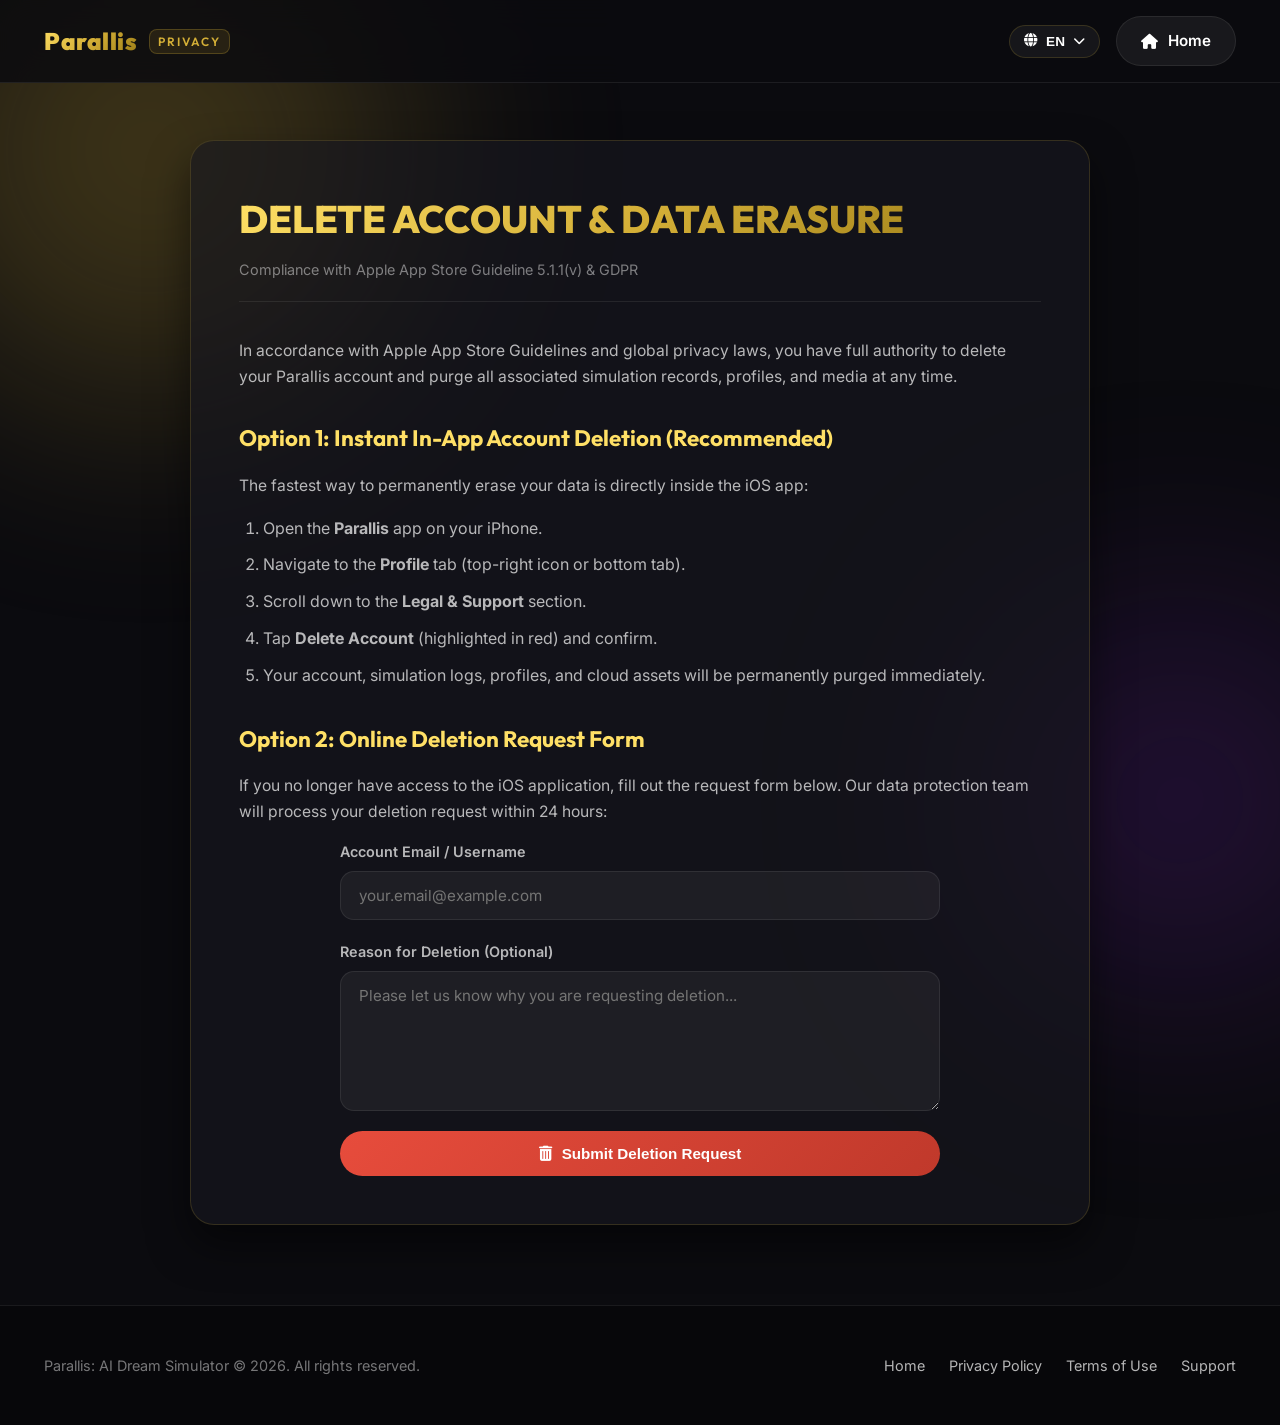
==== delete-account.html @ 45e19a48 "Deploy Parallis Web Portal" ====
<!DOCTYPE html>
<html lang="en" id="html-root">
<head>
    <meta charset="UTF-8">
    <meta name="viewport" content="width=device-width, initial-scale=1.0">
    <title>Delete Account & Data Privacy - Parallis: AI Dream Simulator</title>
    <link rel="stylesheet" href="style.css?v=4">
    <link rel="stylesheet" href="https://cdnjs.cloudflare.com/ajax/libs/font-awesome/6.4.0/css/all.min.css">
</head>
<body>

    <div class="bg-orb bg-orb-1"></div>
    <div class="bg-orb bg-orb-2"></div>

    <header>
        <div class="container">
            <div class="nav-wrapper">
                <a href="index.html" class="logo">
                    <span class="logo-badge">Parallis</span>
                    <span class="sub">Privacy</span>
                </a>
                <div class="nav-right">
                    <div class="lang-dropdown">
                        <button class="lang-btn" onclick="toggleLangMenu()">
                            <i class="fa-solid fa-globe"></i>
                            <span id="current-lang-code">EN</span>
                            <i class="fa-solid fa-chevron-down" style="font-size: 0.75rem;"></i>
                        </button>
                        <div class="lang-menu" id="lang-menu">
                            <div class="lang-option" onclick="setLanguage('en')">🇺🇸 English</div>
                            <div class="lang-option" onclick="setLanguage('tr')">🇹🇷 Türkçe</div>
                            <div class="lang-option" onclick="setLanguage('fr')">🇫🇷 Français</div>
                            <div class="lang-option" onclick="setLanguage('de')">🇩🇪 Deutsch</div>
                            <div class="lang-option" onclick="setLanguage('it')">🇮🇹 Italiano</div>
                            <div class="lang-option" onclick="setLanguage('es')">🇪🇸 Español</div>
                            <div class="lang-option" onclick="setLanguage('ru')">🇷🇺 Русский</div>
                            <div class="lang-option" onclick="setLanguage('ar')">🇸🇦 العربية</div>
                        </div>
                    </div>
                    <a href="index.html" class="btn btn-glass"><i class="fa-solid fa-house"></i> Home</a>
                </div>
            </div>
        </div>
    </header>

    <div class="container">
        <div class="legal-container">
            <h1 data-i18n="dTitle" style="color: #e74c3c;">DELETE ACCOUNT & DATA ERASURE</h1>
            <div class="updated-date" data-i18n="dDate">Compliance with Apple App Store Guideline 5.1.1(v) & GDPR</div>

            <p data-i18n="dIntro">In accordance with Apple App Store Guidelines and global privacy laws, you have full authority to delete your Parallis account and purge all associated simulation records, profiles, and media at any time.</p>

            <h2 data-i18n="hInst">Option 1: Instant In-App Account Deletion (Recommended)</h2>
            <p data-i18n="bInst">The fastest way to permanently erase your data is directly inside the iOS app:</p>
            <ol style="color: var(--text-secondary); margin-bottom: 24px; padding-left: 24px; line-height: 1.8;">
                <li data-i18n="s1">Open the <strong>Parallis</strong> app on your iPhone.</li>
                <li data-i18n="s2">Navigate to the <strong>Profile</strong> tab (top-right icon or bottom tab).</li>
                <li data-i18n="s3">Scroll down to the <strong>Legal & Support</strong> section.</li>
                <li data-i18n="s4">Tap <strong>Delete Account</strong> (highlighted in red) and confirm.</li>
                <li data-i18n="s5">Your account, simulation logs, profiles, and cloud assets will be permanently purged immediately.</li>
            </ol>

            <h2 data-i18n="hOnline">Option 2: Online Deletion Request Form</h2>
            <p data-i18n="bOnline">If you no longer have access to the iOS application, fill out the request form below. Our data protection team will process your deletion request within 24 hours:</p>

            <form class="contact-form" onsubmit="handleDeleteSubmit(event)">
                <div class="form-group">
                    <label data-i18n="lblUser">Account Email / Username</label>
                    <input type="email" class="form-control" required placeholder="your.email@example.com">
                </div>
                <div class="form-group">
                    <label data-i18n="lblReason">Reason for Deletion (Optional)</label>
                    <textarea class="form-control" placeholder="Please let us know why you are requesting deletion..."></textarea>
                </div>
                <button type="submit" class="btn" style="background: linear-gradient(135deg, #e74c3c, #c0392b); color: #fff; width: 100%; padding: 14px; font-weight: 700;">
                    <i class="fa-solid fa-trash-can"></i>
                    <span data-i18n="btnRequest">Submit Deletion Request</span>
                </button>
            </form>

            <div id="delete-success" style="display: none; margin-top: 24px; padding: 16px; background: rgba(231, 76, 60, 0.2); border: 1px solid #e74c3c; border-radius: var(--radius-md); color: #ff6b6b; font-weight: 600; text-align: center;">
                Your deletion request has been submitted successfully. All data associated with your email will be purged from our servers within 24 hours.
            </div>
        </div>
    </div>

    <footer>
        <div class="container">
            <div class="footer-wrapper">
                <div>Parallis: AI Dream Simulator &copy; 2026. All rights reserved.</div>
                <ul class="footer-links">
                    <li><a href="index.html">Home</a></li>
                    <li><a href="privacy.html">Privacy Policy</a></li>
                    <li><a href="terms.html">Terms of Use</a></li>
                    <li><a href="support.html">Support</a></li>
                </ul>
            </div>
        </div>
    </footer>

    <script>
        const translations = {
            en: { dTitle: "DELETE ACCOUNT & DATA ERASURE", dDate: "Apple App Store Guideline 5.1.1(v) Compliance", dIntro: "You have full authority to delete your Parallis account and purge all associated simulation records anytime.", hInst: "Option 1: Instant In-App Deletion (Recommended)", s1: "Open Parallis app on your iPhone.", s2: "Go to Profile tab.", s3: "Scroll to Legal & Support.", s4: "Tap Delete Account.", s5: "All your data is immediately purged.", hOnline: "Option 2: Online Deletion Request Form", lblUser: "Account Email / Username", lblReason: "Reason for Deletion (Optional)", btnRequest: "Submit Deletion Request" },
            tr: { dTitle: "HESABI SİL VE VERİ SIFIRLAMA", dDate: "Apple App Store 5.1.1(v) Kuralları Uyumluluğu", dIntro: "Parallis hesabınızı ve tüm simülasyon kayıtlarınızı dilediğiniz an kalıcı olarak silme hakkına sahipsiniz.", hInst: "Yöntem 1: Uygulama İçi Anında Silme (Önerilen)", s1: "iPhone cihazınızda Parallis uygulamasını açın.", s2: "Profil sekmesine gidin.", s3: "Yasal & Destek bölümüne inin.", s4: "Kırmızı renkli Hesabı Sil butonuna tıklayın ve onaylayın.", s5: "Tüm verileriniz ve profilleriniz anında kalıcı olarak silinir.", hOnline: "Yöntem 2: Online Silme Talebi Formu", lblUser: "E-posta / Kullanıcı Adınız", lblReason: "Silme Nedeni (İsteğe Bağlı)", btnRequest: "Silme Talebini Gönder" }
        };
        function setLanguage(lang) {
            const root = document.getElementById('html-root');
            if (lang === 'ar') root.setAttribute('dir', 'rtl'); else root.removeAttribute('dir');
            document.getElementById('current-lang-code').innerText = lang.toUpperCase();
            const dict = translations[lang] || translations.en;
            document.querySelectorAll('[data-i18n]').forEach(el => {
                const key = el.getAttribute('data-i18n');
                if (dict[key]) el.innerText = dict[key];
            });
            closeLangMenu();
        }
        function toggleLangMenu() { document.getElementById('lang-menu').classList.toggle('show'); }
        function closeLangMenu() { document.getElementById('lang-menu').classList.remove('show'); }
        function handleDeleteSubmit(e) {
            e.preventDefault();
            document.getElementById('delete-success').style.display = 'block';
            e.target.reset();
        }
    </script>
</body>
</html>
---- style.css ----
/* 
   uipro (UI/UX Pro Max) Design System
   Parallis: AI Dream Simulator - Official Web Portal
   Palette: Dark Obsidian, Glassmorphism, Luxury Gold Gradients
*/

@import url('https://fonts.googleapis.com/css2?family=Inter:wght@300;400;500;600;700&family=Outfit:wght@400;500;600;700;800;900&display=swap');

:root {
    --bg-main: #0B0B0F;
    --bg-card: rgba(24, 24, 32, 0.65);
    --bg-card-hover: rgba(32, 32, 44, 0.85);
    --bg-glass: rgba(255, 255, 255, 0.03);
    
    --gold-primary: #D4AF37;
    --gold-light: #FFE066;
    --gold-dark: #997A15;
    --gold-gradient: linear-gradient(135deg, #FFE066 0%, #D4AF37 50%, #997A15 100%);
    --gold-glow: rgba(212, 175, 55, 0.35);
    
    --text-primary: #FFFFFF;
    --text-secondary: rgba(255, 255, 255, 0.7);
    --text-muted: rgba(255, 255, 255, 0.45);
    
    --border-color: rgba(212, 175, 55, 0.18);
    --border-subtle: rgba(255, 255, 255, 0.08);
    
    --radius-sm: 8px;
    --radius-md: 14px;
    --radius-lg: 24px;
    --radius-pill: 9999px;
    
    --font-heading: 'Outfit', -apple-system, BlinkMacSystemFont, sans-serif;
    --font-body: 'Inter', -apple-system, BlinkMacSystemFont, sans-serif;
    
    --shadow-gold: 0 10px 30px -10px rgba(212, 175, 55, 0.3);
    --shadow-card: 0 20px 40px rgba(0, 0, 0, 0.5);
    --transition: all 0.3s cubic-bezier(0.16, 1, 0.3, 1);
}

/* Base Resets */
*, *::before, *::after {
    box-sizing: border-box;
    margin: 0;
    padding: 0;
}

html {
    scroll-behavior: smooth;
    font-size: 16px;
}

body {
    background-color: var(--bg-main);
    color: var(--text-primary);
    font-family: var(--font-body);
    line-height: 1.6;
    overflow-x: hidden;
    -webkit-font-smoothing: antialiased;
}

/* RTL Support for Arabic */
[dir="rtl"] {
    font-family: 'Outfit', 'Segoe UI', Tahoma, Geneva, Verdana, sans-serif;
}
[dir="rtl"] .nav-links {
    margin-right: auto;
    margin-left: 0;
}

.container {
    width: 100%;
    max-width: 1240px;
    margin: 0 auto;
    padding: 0 24px;
}

/* Background Glowing Orbs */
.bg-orb {
    position: fixed;
    border-radius: 50%;
    filter: blur(120px);
    z-index: -1;
    pointer-events: none;
    opacity: 0.25;
}

.bg-orb-1 {
    width: 500px;
    height: 500px;
    background: var(--gold-primary);
    top: -100px;
    left: -100px;
}

.bg-orb-2 {
    width: 400px;
    height: 400px;
    background: #6B21A8;
    bottom: -100px;
    right: -100px;
}

/* Navigation Bar */
header {
    position: fixed;
    top: 0;
    left: 0;
    width: 100%;
    z-index: 1000;
    background: rgba(11, 11, 15, 0.85);
    backdrop-filter: blur(16px);
    -webkit-backdrop-filter: blur(16px);
    border-bottom: 1px solid var(--border-subtle);
    padding: 16px 0;
    transition: var(--transition);
}

.nav-wrapper {
    display: flex;
    align-items: center;
    justify-content: space-between;
    gap: 20px;
}

.logo {
    display: flex;
    align-items: center;
    gap: 12px;
    text-decoration: none;
    color: var(--text-primary);
    font-family: var(--font-heading);
    font-size: 1.5rem;
    font-weight: 800;
    letter-spacing: 0.5px;
}

.logo-badge {
    background: var(--gold-gradient);
    -webkit-background-clip: text;
    -webkit-text-fill-color: transparent;
    font-size: 1.5rem;
    font-weight: 900;
}

.logo span.sub {
    font-size: 0.75rem;
    font-weight: 600;
    text-transform: uppercase;
    letter-spacing: 2px;
    color: var(--gold-primary);
    background: rgba(212, 175, 55, 0.12);
    padding: 2px 8px;
    border-radius: var(--radius-sm);
    border: 1px solid rgba(212, 175, 55, 0.25);
}

.nav-right {
    display: flex;
    align-items: center;
    gap: 16px;
}

.nav-links {
    display: flex;
    align-items: center;
    gap: 24px;
    list-style: none;
}

.nav-links a {
    color: var(--text-secondary);
    text-decoration: none;
    font-size: 0.95rem;
    font-weight: 500;
    transition: var(--transition);
}

.nav-links a:hover {
    color: var(--gold-light);
}

/* Language Selector Dropdown / Pills */
.lang-dropdown {
    position: relative;
    display: inline-block;
}

.lang-btn {
    background: rgba(255, 255, 255, 0.05);
    border: 1px solid var(--border-color);
    color: var(--text-primary);
    padding: 8px 14px;
    border-radius: var(--radius-pill);
    font-size: 0.85rem;
    font-weight: 600;
    cursor: pointer;
    display: flex;
    align-items: center;
    gap: 8px;
    transition: var(--transition);
}

.lang-btn:hover {
    background: rgba(212, 175, 55, 0.15);
    border-color: var(--gold-primary);
}

.lang-menu {
    position: absolute;
    top: calc(100% + 8px);
    right: 0;
    background: #14141C;
    border: 1px solid var(--border-color);
    border-radius: var(--radius-md);
    box-shadow: var(--shadow-card);
    padding: 8px;
    display: none;
    grid-template-columns: repeat(2, 1fr);
    gap: 6px;
    min-width: 220px;
    z-index: 1001;
}

.lang-menu.show {
    display: grid;
    animation: fadeIn 0.2s ease-out;
}

.lang-option {
    padding: 8px 12px;
    color: var(--text-secondary);
    font-size: 0.85rem;
    font-weight: 500;
    border-radius: var(--radius-sm);
    cursor: pointer;
    display: flex;
    align-items: center;
    gap: 8px;
    transition: var(--transition);
}

.lang-option:hover, .lang-option.active {
    background: var(--gold-gradient);
    color: #000;
    font-weight: 700;
}

/* Buttons */
.btn {
    display: inline-flex;
    align-items: center;
    justify-content: center;
    gap: 10px;
    padding: 12px 24px;
    border-radius: var(--radius-pill);
    font-size: 0.95rem;
    font-weight: 600;
    text-decoration: none;
    cursor: pointer;
    transition: var(--transition);
    border: none;
}

.btn-gold {
    background: var(--gold-gradient);
    color: #0B0B0F;
    box-shadow: var(--shadow-gold);
    font-weight: 700;
}

.btn-gold:hover {
    transform: translateY(-2px);
    box-shadow: 0 14px 36px -8px rgba(212, 175, 55, 0.5);
}

.btn-glass {
    background: rgba(255, 255, 255, 0.06);
    color: var(--text-primary);
    border: 1px solid var(--border-subtle);
}

.btn-glass:hover {
    background: rgba(255, 255, 255, 0.12);
    border-color: var(--border-color);
    transform: translateY(-2px);
}

/* Hero Section */
.hero {
    padding: 160px 0 100px 0;
    text-align: center;
    position: relative;
}

.hero-badge {
    display: inline-flex;
    align-items: center;
    gap: 8px;
    padding: 6px 16px;
    border-radius: var(--radius-pill);
    background: rgba(212, 175, 55, 0.1);
    border: 1px solid rgba(212, 175, 55, 0.3);
    color: var(--gold-light);
    font-size: 0.85rem;
    font-weight: 600;
    margin-bottom: 24px;
}

.hero h1 {
    font-family: var(--font-heading);
    font-size: 3.8rem;
    font-weight: 900;
    line-height: 1.1;
    margin-bottom: 24px;
    letter-spacing: -1px;
}

.hero h1 span.highlight {
    background: var(--gold-gradient);
    -webkit-background-clip: text;
    -webkit-text-fill-color: transparent;
}

.hero p {
    font-size: 1.2rem;
    color: var(--text-secondary);
    max-width: 680px;
    margin: 0 auto 40px auto;
}

.hero-cta {
    display: flex;
    align-items: center;
    justify-content: center;
    gap: 16px;
    flex-wrap: wrap;
}

/* Grid & Cards Section */
.section {
    padding: 80px 0;
}

.section-title {
    text-align: center;
    margin-bottom: 56px;
}

.section-title h2 {
    font-family: var(--font-heading);
    font-size: 2.5rem;
    font-weight: 800;
    margin-bottom: 12px;
}

.section-title p {
    color: var(--text-secondary);
    font-size: 1.05rem;
    max-width: 540px;
    margin: 0 auto;
}

.bento-grid {
    display: grid;
    grid-template-columns: repeat(3, 1fr);
    gap: 24px;
}

.glass-card {
    background: var(--bg-card);
    border: 1px solid var(--border-color);
    border-radius: var(--radius-lg);
    padding: 36px 30px;
    transition: var(--transition);
    position: relative;
    overflow: hidden;
    backdrop-filter: blur(12px);
}

.glass-card:hover {
    background: var(--bg-card-hover);
    border-color: var(--gold-primary);
    transform: translateY(-4px);
    box-shadow: var(--shadow-card);
}

.card-icon {
    width: 54px;
    height: 54px;
    border-radius: var(--radius-md);
    background: rgba(212, 175, 55, 0.12);
    border: 1px solid rgba(212, 175, 55, 0.3);
    display: flex;
    align-items: center;
    justify-content: center;
    color: var(--gold-light);
    font-size: 1.5rem;
    margin-bottom: 20px;
}

.glass-card h3 {
    font-family: var(--font-heading);
    font-size: 1.35rem;
    font-weight: 700;
    margin-bottom: 12px;
}

.glass-card p {
    color: var(--text-secondary);
    font-size: 0.95rem;
    line-height: 1.6;
}

/* FAQ Accordion */
.faq-list {
    max-width: 800px;
    margin: 0 auto;
    display: flex;
    flex-direction: column;
    gap: 16px;
}

.faq-item {
    background: var(--bg-card);
    border: 1px solid var(--border-subtle);
    border-radius: var(--radius-md);
    overflow: hidden;
    transition: var(--transition);
}

.faq-item.active {
    border-color: var(--border-color);
}

.faq-question {
    padding: 20px 24px;
    display: flex;
    align-items: center;
    justify-content: space-between;
    cursor: pointer;
    font-family: var(--font-heading);
    font-weight: 700;
    font-size: 1.1rem;
}

.faq-answer {
    padding: 0 24px 20px 24px;
    color: var(--text-secondary);
    font-size: 0.95rem;
    display: none;
    border-top: 1px solid rgba(255, 255, 255, 0.05);
    padding-top: 16px;
}

.faq-item.active .faq-answer {
    display: block;
}

.faq-icon {
    transition: var(--transition);
    color: var(--gold-primary);
}

.faq-item.active .faq-icon {
    transform: rotate(180deg);
}

/* Legal Content Page Styling */
.legal-container {
    max-width: 900px;
    margin: 140px auto 80px auto;
    padding: 48px;
    background: var(--bg-card);
    border: 1px solid var(--border-color);
    border-radius: var(--radius-lg);
    box-shadow: var(--shadow-card);
}

.legal-container h1 {
    font-family: var(--font-heading);
    font-size: 2.4rem;
    font-weight: 800;
    margin-bottom: 8px;
    background: var(--gold-gradient);
    -webkit-background-clip: text;
    -webkit-text-fill-color: transparent;
}

.legal-container .updated-date {
    color: var(--text-muted);
    font-size: 0.9rem;
    margin-bottom: 36px;
    padding-bottom: 20px;
    border-bottom: 1px solid var(--border-subtle);
}

.legal-container h2 {
    font-family: var(--font-heading);
    font-size: 1.4rem;
    font-weight: 700;
    margin: 32px 0 16px 0;
    color: var(--gold-light);
}

.legal-container p, .legal-container ul {
    color: var(--text-secondary);
    font-size: 0.98rem;
    margin-bottom: 16px;
}

.legal-container ul {
    padding-left: 24px;
}

.legal-container li {
    margin-bottom: 8px;
}

/* Contact / Support Form */
.contact-form {
    display: flex;
    flex-direction: column;
    gap: 20px;
    max-width: 600px;
    margin: 0 auto;
}

.form-group {
    display: flex;
    flex-direction: column;
    gap: 8px;
    text-align: left;
}

.form-group label {
    font-size: 0.9rem;
    font-weight: 600;
    color: var(--text-secondary);
}

.form-control {
    background: rgba(255, 255, 255, 0.05);
    border: 1px solid var(--border-subtle);
    border-radius: var(--radius-md);
    padding: 14px 18px;
    color: var(--text-primary);
    font-family: var(--font-body);
    font-size: 0.95rem;
    transition: var(--transition);
}

.form-control:focus {
    outline: none;
    border-color: var(--gold-primary);
    background: rgba(212, 175, 55, 0.05);
}

textarea.form-control {
    min-height: 140px;
    resize: vertical;
}

/* Footer */
footer {
    border-top: 1px solid var(--border-subtle);
    padding: 48px 0;
    background: #07070A;
    color: var(--text-muted);
    font-size: 0.9rem;
}

.footer-wrapper {
    display: flex;
    align-items: center;
    justify-content: space-between;
    flex-wrap: wrap;
    gap: 24px;
}

.footer-links {
    display: flex;
    gap: 24px;
    list-style: none;
}

.footer-links a {
    color: var(--text-secondary);
    text-decoration: none;
    transition: var(--transition);
}

.footer-links a:hover {
    color: var(--gold-primary);
}

/* Responsive Media Queries */
@media (max-width: 992px) {
    .bento-grid {
        grid-template-columns: repeat(2, 1fr);
    }
    .hero h1 {
        font-size: 2.8rem;
    }
}

@media (max-width: 768px) {
    .nav-links {
        display: none;
    }
    .bento-grid {
        grid-template-columns: 1fr;
    }
    .hero h1 {
        font-size: 2.2rem;
    }
    .legal-container {
        padding: 24px;
    }
    .footer-wrapper {
        flex-direction: column;
        text-align: center;
    }
}

@keyframes fadeIn {
    from { opacity: 0; transform: translateY(-6px); }
    to { opacity: 1; transform: translateY(0); }
}
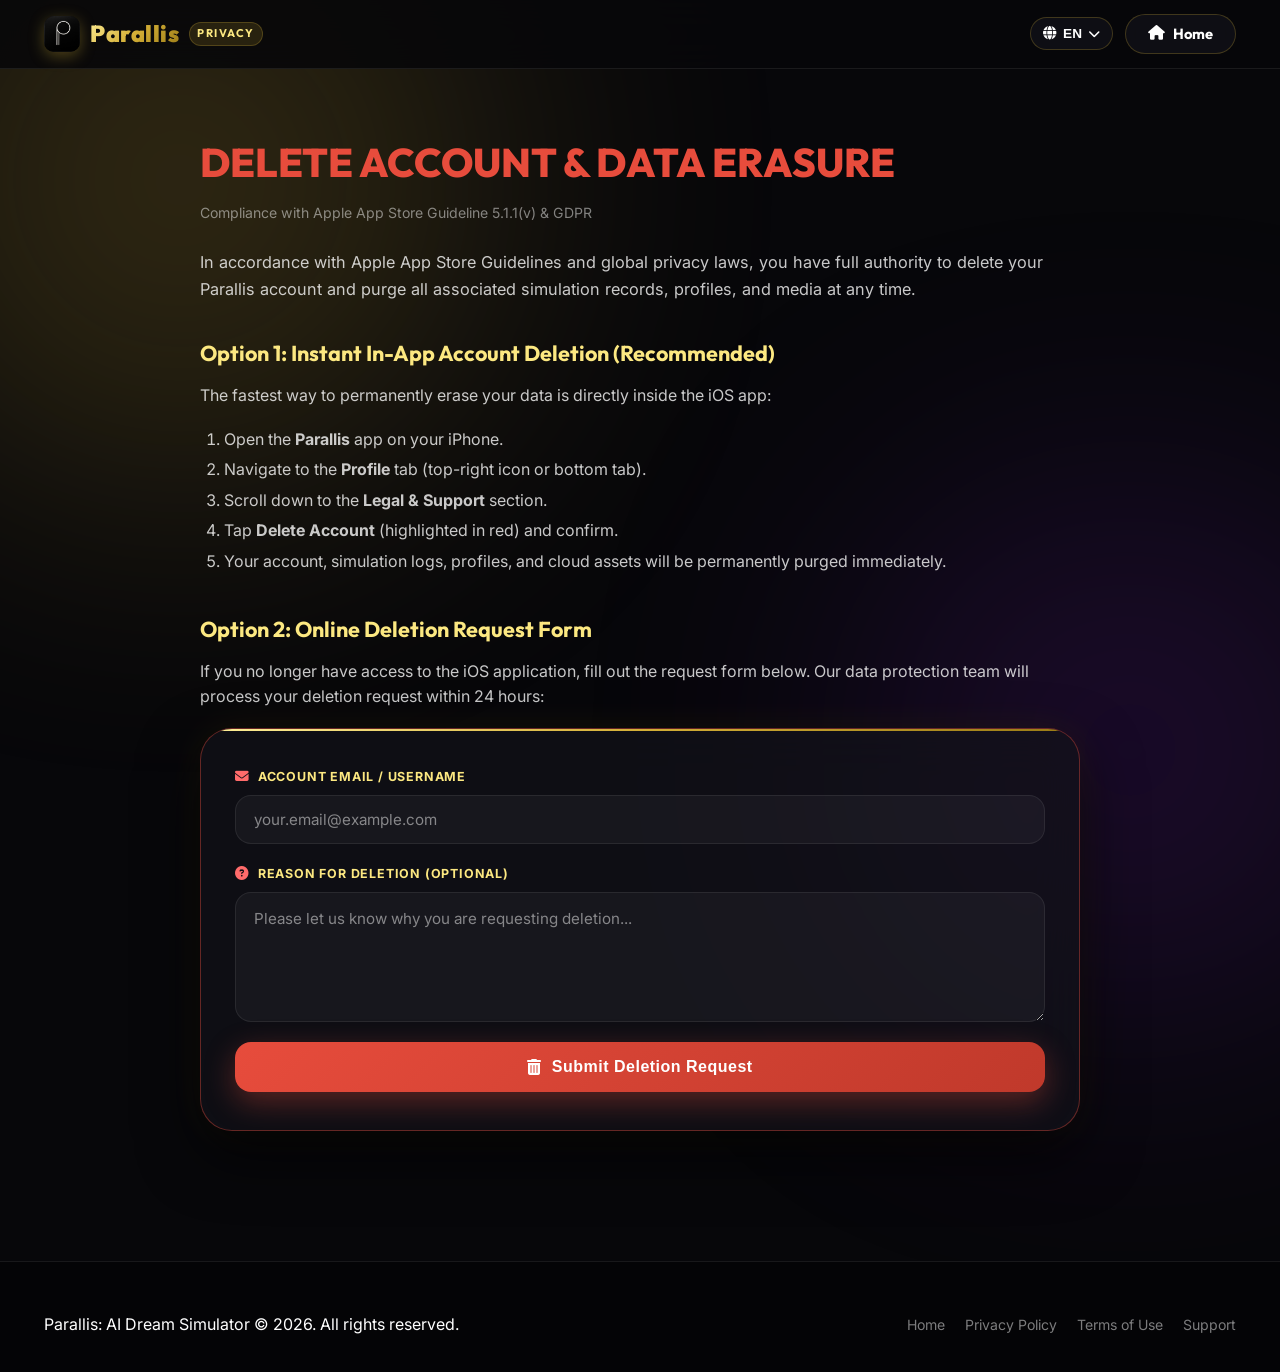
==== commit f2966812: "fix(support): redesign support page with UI/UX Pro Max luxury form layout, header spacing, and 8 lan" ====
--- a/delete-account.html
+++ b/delete-account.html
@@ -4,8 +4,11 @@
     <meta charset="UTF-8">
     <meta name="viewport" content="width=device-width, initial-scale=1.0">
     <title>Delete Account & Data Privacy - Parallis: AI Dream Simulator</title>
-    <link rel="stylesheet" href="style.css?v=4">
+    <link rel="stylesheet" href="style.css?v=5">
     <link rel="stylesheet" href="https://cdnjs.cloudflare.com/ajax/libs/font-awesome/6.4.0/css/all.min.css">
+    <link rel="preconnect" href="https://fonts.googleapis.com">
+    <link rel="preconnect" href="https://fonts.gstatic.com" crossorigin>
+    <link href="https://fonts.googleapis.com/css2?family=Inter:wght@300;400;500;600;700;800&family=Outfit:wght@400;500;600;700;800;900&display=swap" rel="stylesheet">
 </head>
 <body>
 
@@ -16,12 +19,13 @@
         <div class="container">
             <div class="nav-wrapper">
                 <a href="index.html" class="logo">
+                    <img src="assets/images/app_icon.png" alt="Parallis App Icon" class="logo-icon-img">
                     <span class="logo-badge">Parallis</span>
                     <span class="sub">Privacy</span>
                 </a>
                 <div class="nav-right">
                     <div class="lang-dropdown">
-                        <button class="lang-btn" onclick="toggleLangMenu()">
+                        <button class="lang-btn" onclick="toggleLangMenu()" aria-label="Language Selector">
                             <i class="fa-solid fa-globe"></i>
                             <span id="current-lang-code">EN</span>
                             <i class="fa-solid fa-chevron-down" style="font-size: 0.75rem;"></i>
@@ -37,7 +41,10 @@
                             <div class="lang-option" onclick="setLanguage('ar')">🇸🇦 العربية</div>
                         </div>
                     </div>
-                    <a href="index.html" class="btn btn-glass"><i class="fa-solid fa-house"></i> Home</a>
+                    <a href="index.html" class="btn btn-glass">
+                        <i class="fa-solid fa-house"></i>
+                        <span data-i18n="navHome">Home</span>
+                    </a>
                 </div>
             </div>
         </div>
@@ -45,14 +52,14 @@
 
     <div class="container">
         <div class="legal-container">
-            <h1 data-i18n="dTitle" style="color: #e74c3c;">DELETE ACCOUNT & DATA ERASURE</h1>
-            <div class="updated-date" data-i18n="dDate">Compliance with Apple App Store Guideline 5.1.1(v) & GDPR</div>
-
-            <p data-i18n="dIntro">In accordance with Apple App Store Guidelines and global privacy laws, you have full authority to delete your Parallis account and purge all associated simulation records, profiles, and media at any time.</p>
-
-            <h2 data-i18n="hInst">Option 1: Instant In-App Account Deletion (Recommended)</h2>
-            <p data-i18n="bInst">The fastest way to permanently erase your data is directly inside the iOS app:</p>
-            <ol style="color: var(--text-secondary); margin-bottom: 24px; padding-left: 24px; line-height: 1.8;">
+            <h1 data-i18n="dTitle" style="color: #e74c3c; font-family: var(--font-heading); font-size: clamp(1.8rem, 4vw, 2.5rem); font-weight: 800; margin-bottom: 8px;">DELETE ACCOUNT & DATA ERASURE</h1>
+            <div class="updated-date" data-i18n="dDate" style="color: var(--text-muted); font-size: 0.88rem; margin-bottom: 24px;">Compliance with Apple App Store Guideline 5.1.1(v) & GDPR</div>
+
+            <p data-i18n="dIntro" style="color: var(--text-secondary); line-height: 1.7; margin-bottom: 32px; font-size: 1.02rem;">In accordance with Apple App Store Guidelines and global privacy laws, you have full authority to delete your Parallis account and purge all associated simulation records, profiles, and media at any time.</p>
+
+            <h2 data-i18n="hInst" style="font-family: var(--font-heading); font-size: 1.35rem; color: var(--gold-light); margin-bottom: 12px;">Option 1: Instant In-App Account Deletion (Recommended)</h2>
+            <p data-i18n="bInst" style="color: var(--text-secondary); margin-bottom: 16px;">The fastest way to permanently erase your data is directly inside the iOS app:</p>
+            <ol style="color: var(--text-secondary); margin-bottom: 36px; padding-left: 24px; line-height: 1.9;">
                 <li data-i18n="s1">Open the <strong>Parallis</strong> app on your iPhone.</li>
                 <li data-i18n="s2">Navigate to the <strong>Profile</strong> tab (top-right icon or bottom tab).</li>
                 <li data-i18n="s3">Scroll down to the <strong>Legal & Support</strong> section.</li>
@@ -60,26 +67,35 @@
                 <li data-i18n="s5">Your account, simulation logs, profiles, and cloud assets will be permanently purged immediately.</li>
             </ol>
 
-            <h2 data-i18n="hOnline">Option 2: Online Deletion Request Form</h2>
-            <p data-i18n="bOnline">If you no longer have access to the iOS application, fill out the request form below. Our data protection team will process your deletion request within 24 hours:</p>
-
-            <form class="contact-form" onsubmit="handleDeleteSubmit(event)">
-                <div class="form-group">
-                    <label data-i18n="lblUser">Account Email / Username</label>
-                    <input type="email" class="form-control" required placeholder="your.email@example.com">
+            <h2 data-i18n="hOnline" style="font-family: var(--font-heading); font-size: 1.35rem; color: var(--gold-light); margin-bottom: 12px;">Option 2: Online Deletion Request Form</h2>
+            <p data-i18n="bOnline" style="color: var(--text-secondary); margin-bottom: 18px;">If you no longer have access to the iOS application, fill out the request form below. Our data protection team will process your deletion request within 24 hours:</p>
+
+            <div class="contact-form-card" style="border-color: rgba(231, 76, 60, 0.4);">
+                <form class="contact-form" onsubmit="handleDeleteSubmit(event)">
+                    <div class="form-group">
+                        <label class="form-label">
+                            <i class="fa-solid fa-envelope" style="color: #ff6b6b;"></i>
+                            <span data-i18n="lblUser">Account Email / Username</span>
+                        </label>
+                        <input type="email" class="form-control" required placeholder="your.email@example.com" data-i18n-ph="phUser">
+                    </div>
+                    <div class="form-group">
+                        <label class="form-label">
+                            <i class="fa-solid fa-circle-question" style="color: #ff6b6b;"></i>
+                            <span data-i18n="lblReason">Reason for Deletion (Optional)</span>
+                        </label>
+                        <textarea class="form-control" placeholder="Please let us know why you are requesting deletion..." data-i18n-ph="phReason"></textarea>
+                    </div>
+                    <button type="submit" class="form-submit-btn" style="background: linear-gradient(135deg, #e74c3c, #c0392b); color: #fff; box-shadow: 0 10px 30px rgba(231, 76, 60, 0.35);">
+                        <i class="fa-solid fa-trash-can"></i>
+                        <span data-i18n="btnRequest">Submit Deletion Request</span>
+                    </button>
+                </form>
+
+                <div id="delete-success" class="form-success-banner" style="background: rgba(231, 76, 60, 0.15); border-color: rgba(231, 76, 60, 0.45); color: #ff6b6b;">
+                    <i class="fa-solid fa-circle-check" style="font-size: 1.4rem;"></i>
+                    <span data-i18n="delSuccess">Your deletion request has been submitted successfully. All data associated with your email will be purged from our servers within 24 hours.</span>
                 </div>
-                <div class="form-group">
-                    <label data-i18n="lblReason">Reason for Deletion (Optional)</label>
-                    <textarea class="form-control" placeholder="Please let us know why you are requesting deletion..."></textarea>
-                </div>
-                <button type="submit" class="btn" style="background: linear-gradient(135deg, #e74c3c, #c0392b); color: #fff; width: 100%; padding: 14px; font-weight: 700;">
-                    <i class="fa-solid fa-trash-can"></i>
-                    <span data-i18n="btnRequest">Submit Deletion Request</span>
-                </button>
-            </form>
-
-            <div id="delete-success" style="display: none; margin-top: 24px; padding: 16px; background: rgba(231, 76, 60, 0.2); border: 1px solid #e74c3c; border-radius: var(--radius-md); color: #ff6b6b; font-weight: 600; text-align: center;">
-                Your deletion request has been submitted successfully. All data associated with your email will be purged from our servers within 24 hours.
             </div>
         </div>
     </div>
@@ -87,12 +103,12 @@
     <footer>
         <div class="container">
             <div class="footer-wrapper">
-                <div>Parallis: AI Dream Simulator &copy; 2026. All rights reserved.</div>
+                <div data-i18n="footerRights">Parallis: AI Dream Simulator &copy; 2026. All rights reserved.</div>
                 <ul class="footer-links">
-                    <li><a href="index.html">Home</a></li>
-                    <li><a href="privacy.html">Privacy Policy</a></li>
-                    <li><a href="terms.html">Terms of Use</a></li>
-                    <li><a href="support.html">Support</a></li>
+                    <li><a href="index.html" data-i18n="navHome">Home</a></li>
+                    <li><a href="privacy.html" data-i18n="navPrivacy">Privacy Policy</a></li>
+                    <li><a href="terms.html" data-i18n="navTerms">Terms of Use</a></li>
+                    <li><a href="support.html" data-i18n="navSupport">Support</a></li>
                 </ul>
             </div>
         </div>
@@ -100,27 +116,237 @@
 
     <script>
         const translations = {
-            en: { dTitle: "DELETE ACCOUNT & DATA ERASURE", dDate: "Apple App Store Guideline 5.1.1(v) Compliance", dIntro: "You have full authority to delete your Parallis account and purge all associated simulation records anytime.", hInst: "Option 1: Instant In-App Deletion (Recommended)", s1: "Open Parallis app on your iPhone.", s2: "Go to Profile tab.", s3: "Scroll to Legal & Support.", s4: "Tap Delete Account.", s5: "All your data is immediately purged.", hOnline: "Option 2: Online Deletion Request Form", lblUser: "Account Email / Username", lblReason: "Reason for Deletion (Optional)", btnRequest: "Submit Deletion Request" },
-            tr: { dTitle: "HESABI SİL VE VERİ SIFIRLAMA", dDate: "Apple App Store 5.1.1(v) Kuralları Uyumluluğu", dIntro: "Parallis hesabınızı ve tüm simülasyon kayıtlarınızı dilediğiniz an kalıcı olarak silme hakkına sahipsiniz.", hInst: "Yöntem 1: Uygulama İçi Anında Silme (Önerilen)", s1: "iPhone cihazınızda Parallis uygulamasını açın.", s2: "Profil sekmesine gidin.", s3: "Yasal & Destek bölümüne inin.", s4: "Kırmızı renkli Hesabı Sil butonuna tıklayın ve onaylayın.", s5: "Tüm verileriniz ve profilleriniz anında kalıcı olarak silinir.", hOnline: "Yöntem 2: Online Silme Talebi Formu", lblUser: "E-posta / Kullanıcı Adınız", lblReason: "Silme Nedeni (İsteğe Bağlı)", btnRequest: "Silme Talebini Gönder" }
+            en: {
+                navHome: "Home", navPrivacy: "Privacy Policy", navTerms: "Terms of Use", navSupport: "Support",
+                footerRights: "Parallis: AI Dream Simulator © 2026. All rights reserved.",
+                dTitle: "DELETE ACCOUNT & DATA ERASURE",
+                dDate: "Compliance with Apple App Store Guideline 5.1.1(v) & GDPR",
+                dIntro: "In accordance with Apple App Store Guidelines and global privacy laws, you have full authority to delete your Parallis account and purge all associated simulation records, profiles, and media at any time.",
+                hInst: "Option 1: Instant In-App Account Deletion (Recommended)",
+                bInst: "The fastest way to permanently erase your data is directly inside the iOS app:",
+                s1: "Open the Parallis app on your iPhone.",
+                s2: "Navigate to the Profile tab (top-right icon or bottom tab).",
+                s3: "Scroll down to the Legal & Support section.",
+                s4: "Tap Delete Account (highlighted in red) and confirm.",
+                s5: "Your account, simulation logs, profiles, and cloud assets will be permanently purged immediately.",
+                hOnline: "Option 2: Online Deletion Request Form",
+                bOnline: "If you no longer have access to the iOS application, fill out the request form below. Our data protection team will process your deletion request within 24 hours:",
+                lblUser: "Account Email / Username",
+                lblReason: "Reason for Deletion (Optional)",
+                phUser: "your.email@example.com",
+                phReason: "Please let us know why you are requesting deletion...",
+                btnRequest: "Submit Deletion Request",
+                delSuccess: "Your deletion request has been submitted successfully. All data associated with your email will be purged from our servers within 24 hours."
+            },
+            tr: {
+                navHome: "Ana Sayfa", navPrivacy: "Gizlilik Politikası", navTerms: "Kullanım Şartları", navSupport: "Destek",
+                footerRights: "Parallis: AI Dream Simulator © 2026. Tüm hakları saklıdır.",
+                dTitle: "HESABI SİL VE VERİ SIFIRLAMA",
+                dDate: "Apple App Store 5.1.1(v) ve KVKK / GDPR Uyumluluğu",
+                dIntro: "Apple App Store Kuralları ve uluslararası veri koruma yasaları uyarınca, Parallis hesabınızı ve tüm simülasyon kayıtlarınızı dilediğiniz an kalıcı olarak silme hakkına sahipsiniz.",
+                hInst: "Yöntem 1: Uygulama İçi Anında Silme (Önerilen)",
+                bInst: "Verilerinizi kalıcı olarak silmenin en hızlı yolu doğrudan iOS uygulamasının içindedir:",
+                s1: "iPhone cihazınızda Parallis uygulamasını açın.",
+                s2: "Profil sekmesine gidin.",
+                s3: "Yasal & Destek bölümüne inin.",
+                s4: "Kırmızı renkli Hesabı Sil butonuna tıklayın ve onaylayın.",
+                s5: "Hesabınız, simülasyon kayıtlarınız, profilleriniz ve bulut verileriniz anında kalıcı olarak silinir.",
+                hOnline: "Yöntem 2: Online Silme Talebi Formu",
+                bOnline: "iOS uygulamasına artık erişemiyorsanız aşağıdaki formu doldurabilirsiniz. Veri koruma ekibimiz talebinizi 24 saat içinde işleme alacaktır:",
+                lblUser: "E-posta / Kullanıcı Adınız",
+                lblReason: "Silme Nedeni (İsteğe Bağlı)",
+                phUser: "ornek@eposta.com",
+                phReason: "Silme talebinizin nedenini belirtebilirsiniz...",
+                btnRequest: "Silme Talebini Gönder",
+                delSuccess: "Hesap silme talebiniz başarıyla alındı. E-posta adresinizle ilişkili tüm veriler 24 saat içinde sunucularımızdan tamamen silinecektir."
+            },
+            fr: {
+                navHome: "Accueil", navPrivacy: "Confidentialité", navTerms: "Conditions", navSupport: "Support",
+                footerRights: "Parallis: AI Dream Simulator © 2026. Tous droits réservés.",
+                dTitle: "SUPPRESSION DU COMPTE & DES DONNÉES",
+                dDate: "Conformité Directive Apple App Store 5.1.1(v) & RGPD",
+                dIntro: "Conformément aux règles de l'App Store Apple et au RGPD, vous disposez d'un droit absolu de suppression de votre compte Parallis et de vos données à tout moment.",
+                hInst: "Option 1: Suppression Instantanée dans l'App (Recommandé)",
+                bInst: "Le moyen le plus rapide d'effacer définitivement vos données est directement dans l'application iOS:",
+                s1: "Ouvrez l'application Parallis sur votre iPhone.",
+                s2: "Accédez à l'onglet Profil.",
+                s3: "Faites défiler jusqu'à la section Légal & Support.",
+                s4: "Appuyez sur Supprimer le compte (en rouge) et confirmez.",
+                s5: "Votre compte, vos simulations et vos données seront définitivement purgés.",
+                hOnline: "Option 2: Formulaire de Suppression en Ligne",
+                bOnline: "Si vous n'avez plus accès à l'application, remplissez ce formulaire. Notre équipe traitera votre demande sous 24h:",
+                lblUser: "E-mail du compte / Identifiant",
+                lblReason: "Motif de la suppression (Facultatif)",
+                phUser: "nom@exemple.com",
+                phReason: "Précisez la raison de votre demande...",
+                btnRequest: "Envoyer la Demande de Suppression",
+                delSuccess: "Votre demande de suppression a été envoyée. Toutes les données associées seront effacées sous 24h."
+            },
+            de: {
+                navHome: "Startseite", navPrivacy: "Datenschutz", navTerms: "AGB", navSupport: "Support",
+                footerRights: "Parallis: AI Dream Simulator © 2026. Alle Rechte vorbehalten.",
+                dTitle: "KONTO & DATENLÖSCHUNG",
+                dDate: "Konformität mit Apple App Store Richtlinie 5.1.1(v) & DSGVO",
+                dIntro: "Gemäß den Richtlinien des Apple App Store und der DSGVO haben Sie das uneingeschränkte Recht, Ihr Parallis-Konto und alle Daten jederzeit zu löschen.",
+                hInst: "Option 1: Sofortige Löschung in der App (Empfohlen)",
+                bInst: "Der schnellste Weg zur dauerhaften Löschung führt direkt über die iOS-App:",
+                s1: "Öffnen Sie die Parallis-App auf Ihrem iPhone.",
+                s2: "Gehen Sie zum Reiter Profil.",
+                s3: "Scrollen Sie zum Bereich Rechtliches & Support.",
+                s4: "Tippen Sie auf Konto löschen (rot markiert) und bestätigen Sie.",
+                s5: "Ihr Konto und alle Daten werden sofort unwiderruflich gelöscht.",
+                hOnline: "Option 2: Online-Löschformular",
+                bOnline: "Falls Sie keinen Zugriff mehr auf die App haben, füllen Sie dieses Formular aus. Wir bearbeiten die Anfrage innerhalb von 24h:",
+                lblUser: "Konto-E-Mail / Benutzername",
+                lblReason: "Grund für die Löschung (Optional)",
+                phUser: "name@beispiel.de",
+                phReason: "Teilen Sie uns gerne den Grund mit...",
+                btnRequest: "Löschantrag Absenden",
+                delSuccess: "Ihr Löschantrag wurde übermittelt. Alle verknüpften Daten werden innerhalb von 24 Stunden gelöscht."
+            },
+            it: {
+                navHome: "Home", navPrivacy: "Informativa Privacy", navTerms: "Termini d'Uso", navSupport: "Supporto",
+                footerRights: "Parallis: AI Dream Simulator © 2026. Tutti i diritti riservati.",
+                dTitle: "CANCELLAZIONE ACCOUNT E DATI",
+                dDate: "Conformità Linee Guida Apple App Store 5.1.1(v) e GDPR",
+                dIntro: "In conformità alle linee guida Apple e al GDPR, hai il pieno diritto di cancellare il tuo account Parallis e tutte le simulazioni in qualsiasi momento.",
+                hInst: "Opzione 1: Cancellazione Immediata nell'App (Consigliato)",
+                bInst: "Il metodo più rapido per cancellare i tuoi dati è direttamente nell'app iOS:",
+                s1: "Apri l'app Parallis sul tuo iPhone.",
+                s2: "Vai alla scheda Profilo.",
+                s3: "Scorri fino alla sezione Note legali e supporto.",
+                s4: "Tocca Elimina account (in rosso) e conferma.",
+                s5: "Il tuo account e tutte le simulazioni saranno eliminati definitivamente.",
+                hOnline: "Opzione 2: Modulo di Cancellazione Online",
+                bOnline: "Se non hai più accesso all'app, compila il modulo sottostante. Il nostro team elaborerà la richiesta entro 24 ore:",
+                lblUser: "E-mail Account / Nome Utente",
+                lblReason: "Motivo della Cancellazione (Facoltativo)",
+                phUser: "nome@esempio.it",
+                phReason: "Facci sapere il motivo della richiesta...",
+                btnRequest: "Invia Richiesta di Cancellazione",
+                delSuccess: "La richiesta è stata inviata con successo. Tutti i dati associati saranno cancellati entro 24 ore."
+            },
+            es: {
+                navHome: "Inicio", navPrivacy: "Política de Privacidad", navTerms: "Términos de Uso", navSupport: "Soporte",
+                footerRights: "Parallis: AI Dream Simulator © 2026. Todos los derechos reservados.",
+                dTitle: "ELIMINACIÓN DE CUENTA Y DATOS",
+                dDate: "Cumplimiento Directriz Apple App Store 5.1.1(v) y RGPD",
+                dIntro: "De acuerdo con las directrices de Apple App Store y las leyes de privacidad, tienes el derecho absoluto de eliminar tu cuenta y datos de Parallis en cualquier momento.",
+                hInst: "Opción 1: Eliminación Instantánea en la App (Recomendado)",
+                bInst: "La forma más rápida de borrar permanentemente tus datos es directamente en la app para iOS:",
+                s1: "Abre la aplicación Parallis en tu iPhone.",
+                s2: "Ve a la pestaña Perfil.",
+                s3: "Desplázate hasta la sección Legal y Soporte.",
+                s4: "Toca Eliminar cuenta (en rojo) y confirma.",
+                s5: "Tu cuenta, simulaciones y datos en la nube se eliminarán permanentemente.",
+                hOnline: "Opción 2: Formulario de Solicitud en Línea",
+                bOnline: "Si ya no tienes acceso a la app, completa el formulario a continuación. Procesaremos tu solicitud en 24 horas:",
+                lblUser: "Correo Electrónico / Nombre de Usuario",
+                lblReason: "Motivo de la Eliminación (Opcional)",
+                phUser: "nombre@ejemplo.com",
+                phReason: "Cuéntanos el motivo de tu solicitud...",
+                btnRequest: "Enviar Solicitud de Eliminación",
+                delSuccess: "Tu solicitud de eliminación se ha enviado correctamente. Todos los datos se borrarán en menos de 24 horas."
+            },
+            ru: {
+                navHome: "Главная", navPrivacy: "Конфиденциальность", navTerms: "Условия", navSupport: "Поддержка",
+                footerRights: "Parallis: AI Dream Simulator © 2026. Все права защищены.",
+                dTitle: "УДАЛЕНИЕ АККАУНТА И ДАННЫХ",
+                dDate: "Соответствие требованиям Apple App Store 5.1.1(v) и GDPR",
+                dIntro: "В соответствии с правилами Apple App Store и законодательством о защите данных, вы имеете право в любой момент удалить аккаунт Parallis и стереть все данные.",
+                hInst: "Способ 1: Мгновенное удаление в приложении (Рекомендуется)",
+                bInst: "Самый быстрый способ удалить аккаунт — непосредственно в приложении для iOS:",
+                s1: "Откройте приложение Parallis на iPhone.",
+                s2: "Перейдите на вкладку Профиль.",
+                s3: "Прокрутите до раздела «Правовая информация и поддержка».",
+                s4: "Нажмите «Удалить аккаунт» (выделено красным) и подтвердите.",
+                s5: "Ваш аккаунт, истории симуляций и профили будут немедленно стерты.",
+                hOnline: "Способ 2: Онлайн-форма запроса на удаление",
+                bOnline: "Если у вас нет доступа к приложению, заполните форму ниже. Наша служба обработает запрос в течение 24 часов:",
+                lblUser: "Email аккаунта / Имя пользователя",
+                lblReason: "Причина удаления (необязательно)",
+                phUser: "name@example.com",
+                phReason: "Укажите причину удаления...",
+                btnRequest: "Отправить запрос на удаление",
+                delSuccess: "Запрос успешно отправлен. Все связанные с аккаунтом данные будут удалены с серверов в течение 24 часов."
+            },
+            ar: {
+                navHome: "الرئيسية", navPrivacy: "سياسة الخصوصية", navTerms: "الشروط", navSupport: "الدعم",
+                footerRights: "Parallis: AI Dream Simulator © 2026. جميع الحقوق محفوظة.",
+                dTitle: "حذف الحساب ومسح البيانات",
+                dDate: "الامتثال لإرشادات Apple App Store 5.1.1(v) و GDPR",
+                dIntro: "وفقاً لإرشادات Apple App Store وقوانين الخصوصية العالمية، يحق لك حذف حسابك في Parallis ومسح كافة سجلات المحاكاة والبيانات المرتبطة به في أي وقت.",
+                hInst: "الخيار 1: الحذف الفوري داخل التطبيق (موصى به)",
+                bInst: "أسرع طريقة لمسح بياناتك نهائياً هي مباشرة من داخل تطبيق iOS:",
+                s1: "افتح تطبيق Parallis على جهاز iPhone الخاص بك.",
+                s2: "انتقل إلى علامة تبويب الملف الشخصي (Profile).",
+                s3: "مرر لأسفل إلى قسم القانونية والدعم (Legal & Support).",
+                s4: "اضغط على خيار حذف الحساب (Delete Account) باللون الأحمر وقم بالتأكيد.",
+                s5: "سيتم فورياً وبشكل دائم حذف حسابك وسجلات المحاكاة وملفاتك السحابية.",
+                hOnline: "الخيار 2: نموذج طلب الحذف عبر الإنترنت",
+                bOnline: "إذا لم يعد بإمكانك الوصول إلى تطبيق iOS، يرجى ملء النموذج أدناه. سيتولى فريقنا معالجة طلبك خلال 24 ساعة:",
+                lblUser: "البريد الإلكتروني للحساب / اسم المستخدم",
+                lblReason: "سبب الحذف (اختياري)",
+                phUser: "name@example.com",
+                phReason: "يرجى توضيح سبب طلب الحذف...",
+                btnRequest: "إرسال طلب الحذف",
+                delSuccess: "تم إرسال طلب حذف الحساب بنجاح. سيتم مسح كافة البيانات المرتبطة ببريدك الإلكتروني من خوادمنا خلال 24 ساعة."
+            }
         };
+
         function setLanguage(lang) {
             const root = document.getElementById('html-root');
             if (lang === 'ar') root.setAttribute('dir', 'rtl'); else root.removeAttribute('dir');
             document.getElementById('current-lang-code').innerText = lang.toUpperCase();
             const dict = translations[lang] || translations.en;
+            
+            // Update text elements
             document.querySelectorAll('[data-i18n]').forEach(el => {
                 const key = el.getAttribute('data-i18n');
                 if (dict[key]) el.innerText = dict[key];
             });
+
+            // Update placeholders
+            document.querySelectorAll('[data-i18n-ph]').forEach(el => {
+                const key = el.getAttribute('data-i18n-ph');
+                if (dict[key]) el.setAttribute('placeholder', dict[key]);
+            });
+
             closeLangMenu();
         }
-        function toggleLangMenu() { document.getElementById('lang-menu').classList.toggle('show'); }
-        function closeLangMenu() { document.getElementById('lang-menu').classList.remove('show'); }
+
+        function toggleLangMenu() {
+            document.getElementById('lang-menu').classList.toggle('show');
+        }
+
+        function closeLangMenu() {
+            document.getElementById('lang-menu').classList.remove('show');
+        }
+
+        window.addEventListener('click', (e) => {
+            if (!e.target.closest('.lang-dropdown')) {
+                closeLangMenu();
+            }
+        });
+
         function handleDeleteSubmit(e) {
             e.preventDefault();
-            document.getElementById('delete-success').style.display = 'block';
+            const successEl = document.getElementById('delete-success');
+            if (successEl) {
+                successEl.style.display = 'flex';
+                successEl.scrollIntoView({ behavior: 'smooth' });
+            }
             e.target.reset();
         }
+    
+        // Auto-detect language from URL query parameter (?lang=tr, ?lang=de, etc.)
+        window.addEventListener("DOMContentLoaded", () => {
+            const urlParams = new URLSearchParams(window.location.search);
+            const langParam = urlParams.get("lang");
+            if (langParam && translations[langParam.toLowerCase()]) {
+                setLanguage(langParam.toLowerCase());
+            }
+        });
     </script>
 </body>
 </html>
--- a/style.css
+++ b/style.css
@@ -1,41 +1,44 @@
 /* 
    uipro (UI/UX Pro Max) Design System
-   Parallis: AI Dream Simulator - Official Web Portal
-   Palette: Dark Obsidian, Glassmorphism, Luxury Gold Gradients
+   Parallis: AI Dream Simulator - Official Web Showcase
+   Palette: Dark Obsidian, Glassmorphism, Luxury Gold Gradients & 528Hz Quantum Glow
 */
 
-@import url('https://fonts.googleapis.com/css2?family=Inter:wght@300;400;500;600;700&family=Outfit:wght@400;500;600;700;800;900&display=swap');
+@import url('https://fonts.googleapis.com/css2?family=Inter:wght@300;400;500;600;700;800&family=Outfit:wght@400;500;600;700;800;900&display=swap');
 
 :root {
-    --bg-main: #0B0B0F;
-    --bg-card: rgba(24, 24, 32, 0.65);
-    --bg-card-hover: rgba(32, 32, 44, 0.85);
-    --bg-glass: rgba(255, 255, 255, 0.03);
+    --bg-main: #07070A;
+    --bg-surface: #0E0E14;
+    --bg-card: rgba(18, 18, 26, 0.72);
+    --bg-card-hover: rgba(28, 28, 40, 0.9);
+    --bg-glass: rgba(255, 255, 255, 0.04);
     
     --gold-primary: #D4AF37;
-    --gold-light: #FFE066;
+    --gold-light: #FCE881;
     --gold-dark: #997A15;
-    --gold-gradient: linear-gradient(135deg, #FFE066 0%, #D4AF37 50%, #997A15 100%);
+    --gold-gradient: linear-gradient(135deg, #FFF099 0%, #D4AF37 50%, #997A15 100%);
     --gold-glow: rgba(212, 175, 55, 0.35);
+    --purple-glow: rgba(147, 51, 234, 0.3);
     
     --text-primary: #FFFFFF;
-    --text-secondary: rgba(255, 255, 255, 0.7);
-    --text-muted: rgba(255, 255, 255, 0.45);
+    --text-secondary: rgba(255, 255, 255, 0.78);
+    --text-muted: rgba(255, 255, 255, 0.48);
     
-    --border-color: rgba(212, 175, 55, 0.18);
+    --border-gold: rgba(212, 175, 55, 0.25);
     --border-subtle: rgba(255, 255, 255, 0.08);
     
     --radius-sm: 8px;
-    --radius-md: 14px;
+    --radius-md: 16px;
     --radius-lg: 24px;
+    --radius-xl: 32px;
     --radius-pill: 9999px;
     
     --font-heading: 'Outfit', -apple-system, BlinkMacSystemFont, sans-serif;
     --font-body: 'Inter', -apple-system, BlinkMacSystemFont, sans-serif;
     
-    --shadow-gold: 0 10px 30px -10px rgba(212, 175, 55, 0.3);
-    --shadow-card: 0 20px 40px rgba(0, 0, 0, 0.5);
-    --transition: all 0.3s cubic-bezier(0.16, 1, 0.3, 1);
+    --shadow-gold: 0 12px 40px -10px rgba(212, 175, 55, 0.35);
+    --shadow-card: 0 20px 50px rgba(0, 0, 0, 0.65);
+    --transition: all 0.35s cubic-bezier(0.16, 1, 0.3, 1);
 }
 
 /* Base Resets */
@@ -57,6 +60,7 @@
     line-height: 1.6;
     overflow-x: hidden;
     -webkit-font-smoothing: antialiased;
+    position: relative;
 }
 
 /* RTL Support for Arabic */
@@ -66,6 +70,11 @@
 [dir="rtl"] .nav-links {
     margin-right: auto;
     margin-left: 0;
+}
+[dir="rtl"] .hero-badge i,
+[dir="rtl"] .btn i {
+    margin-left: 8px;
+    margin-right: 0;
 }
 
 .container {
@@ -75,28 +84,40 @@
     padding: 0 24px;
 }
 
+/* 528Hz Interactive Quantum Canvas */
+#quantum-canvas {
+    position: fixed;
+    top: 0;
+    left: 0;
+    width: 100vw;
+    height: 100vh;
+    z-index: 0;
+    pointer-events: none;
+    opacity: 0.65;
+}
+
 /* Background Glowing Orbs */
 .bg-orb {
     position: fixed;
     border-radius: 50%;
-    filter: blur(120px);
+    filter: blur(140px);
     z-index: -1;
     pointer-events: none;
-    opacity: 0.25;
+    opacity: 0.22;
 }
 
 .bg-orb-1 {
+    width: 600px;
+    height: 600px;
+    background: var(--gold-primary);
+    top: -120px;
+    left: -120px;
+}
+
+.bg-orb-2 {
     width: 500px;
     height: 500px;
-    background: var(--gold-primary);
-    top: -100px;
-    left: -100px;
-}
-
-.bg-orb-2 {
-    width: 400px;
-    height: 400px;
-    background: #6B21A8;
+    background: #7E22CE;
     bottom: -100px;
     right: -100px;
 }
@@ -108,11 +129,11 @@
     left: 0;
     width: 100%;
     z-index: 1000;
-    background: rgba(11, 11, 15, 0.85);
-    backdrop-filter: blur(16px);
-    -webkit-backdrop-filter: blur(16px);
+    background: rgba(7, 7, 10, 0.88);
+    backdrop-filter: blur(20px);
+    -webkit-backdrop-filter: blur(20px);
     border-bottom: 1px solid var(--border-subtle);
-    padding: 16px 0;
+    padding: 14px 0;
     transition: var(--transition);
 }
 
@@ -120,130 +141,166 @@
     display: flex;
     align-items: center;
     justify-content: space-between;
-    gap: 20px;
+    gap: 16px;
 }
 
 .logo {
     display: flex;
     align-items: center;
-    gap: 12px;
+    gap: 10px;
     text-decoration: none;
     color: var(--text-primary);
     font-family: var(--font-heading);
-    font-size: 1.5rem;
+    font-size: 1.45rem;
     font-weight: 800;
     letter-spacing: 0.5px;
+    white-space: nowrap;
+    flex-shrink: 0;
+}
+
+.logo-icon-img {
+    width: 36px;
+    height: 36px;
+    border-radius: 10px;
+    box-shadow: 0 4px 15px var(--gold-glow);
 }
 
 .logo-badge {
     background: var(--gold-gradient);
     -webkit-background-clip: text;
     -webkit-text-fill-color: transparent;
-    font-size: 1.5rem;
+    font-size: 1.45rem;
     font-weight: 900;
 }
 
 .logo span.sub {
-    font-size: 0.75rem;
-    font-weight: 600;
+    font-size: 0.7rem;
+    font-weight: 700;
     text-transform: uppercase;
-    letter-spacing: 2px;
-    color: var(--gold-primary);
-    background: rgba(212, 175, 55, 0.12);
-    padding: 2px 8px;
-    border-radius: var(--radius-sm);
-    border: 1px solid rgba(212, 175, 55, 0.25);
-}
-
-.nav-right {
-    display: flex;
-    align-items: center;
-    gap: 16px;
+    letter-spacing: 1.5px;
+    background: rgba(212, 175, 55, 0.15);
+    color: var(--gold-light);
+    border: 1px solid var(--border-gold);
+    padding: 2px 7px;
+    border-radius: var(--radius-pill);
 }
 
 .nav-links {
     display: flex;
     align-items: center;
-    gap: 24px;
+    gap: 20px;
     list-style: none;
+    white-space: nowrap;
 }
 
 .nav-links a {
     color: var(--text-secondary);
     text-decoration: none;
-    font-size: 0.95rem;
-    font-weight: 500;
-    transition: var(--transition);
+    font-size: 0.92rem;
+    font-weight: 600;
+    white-space: nowrap;
+    transition: var(--transition);
+    position: relative;
+    padding: 4px 0;
 }
 
 .nav-links a:hover {
     color: var(--gold-light);
 }
 
-/* Language Selector Dropdown / Pills */
+.nav-links a::after {
+    content: '';
+    position: absolute;
+    bottom: 0;
+    left: 0;
+    width: 0;
+    height: 2px;
+    background: var(--gold-gradient);
+    transition: var(--transition);
+    border-radius: 2px;
+}
+
+.nav-links a:hover::after {
+    width: 100%;
+}
+
+.nav-right {
+    display: flex;
+    align-items: center;
+    gap: 12px;
+    flex-shrink: 0;
+}
+
+/* Language Switcher */
 .lang-dropdown {
     position: relative;
-    display: inline-block;
+    flex-shrink: 0;
 }
 
 .lang-btn {
-    background: rgba(255, 255, 255, 0.05);
-    border: 1px solid var(--border-color);
+    display: inline-flex;
+    align-items: center;
+    gap: 6px;
+    background: var(--bg-card);
+    border: 1px solid var(--border-gold);
     color: var(--text-primary);
-    padding: 8px 14px;
+    padding: 8px 12px;
     border-radius: var(--radius-pill);
     font-size: 0.85rem;
-    font-weight: 600;
+    font-weight: 700;
     cursor: pointer;
-    display: flex;
-    align-items: center;
-    gap: 8px;
+    white-space: nowrap;
     transition: var(--transition);
 }
 
 .lang-btn:hover {
-    background: rgba(212, 175, 55, 0.15);
-    border-color: var(--gold-primary);
+    background: var(--bg-card-hover);
+    border-color: var(--gold-light);
+    box-shadow: 0 0 15px var(--gold-glow);
 }
 
 .lang-menu {
     position: absolute;
     top: calc(100% + 8px);
     right: 0;
-    background: #14141C;
-    border: 1px solid var(--border-color);
+    background: #12121A;
+    border: 1px solid var(--border-gold);
     border-radius: var(--radius-md);
-    box-shadow: var(--shadow-card);
-    padding: 8px;
+    box-shadow: var(--shadow-card), 0 0 20px rgba(0,0,0,0.8);
+    min-width: 170px;
     display: none;
-    grid-template-columns: repeat(2, 1fr);
-    gap: 6px;
-    min-width: 220px;
+    flex-direction: column;
+    padding: 6px;
     z-index: 1001;
+    backdrop-filter: blur(20px);
+}
+
+[dir="rtl"] .lang-menu {
+    right: auto;
+    left: 0;
 }
 
 .lang-menu.show {
-    display: grid;
-    animation: fadeIn 0.2s ease-out;
+    display: flex;
+    animation: fadeInDown 0.25s ease-out;
 }
 
 .lang-option {
-    padding: 8px 12px;
+    padding: 10px 14px;
     color: var(--text-secondary);
-    font-size: 0.85rem;
+    font-size: 0.9rem;
     font-weight: 500;
+    cursor: pointer;
     border-radius: var(--radius-sm);
-    cursor: pointer;
-    display: flex;
-    align-items: center;
-    gap: 8px;
-    transition: var(--transition);
-}
-
-.lang-option:hover, .lang-option.active {
-    background: var(--gold-gradient);
-    color: #000;
-    font-weight: 700;
+    transition: var(--transition);
+    display: flex;
+    align-items: center;
+    gap: 10px;
+}
+
+.lang-option:hover {
+    background: rgba(212, 175, 55, 0.12);
+    color: var(--gold-light);
 }
 
 /* Buttons */
@@ -251,174 +308,531 @@
     display: inline-flex;
     align-items: center;
     justify-content: center;
-    gap: 10px;
-    padding: 12px 24px;
+    gap: 8px;
+    padding: 10px 22px;
     border-radius: var(--radius-pill);
-    font-size: 0.95rem;
-    font-weight: 600;
+    font-family: var(--font-heading);
+    font-size: 0.92rem;
+    font-weight: 700;
     text-decoration: none;
     cursor: pointer;
+    white-space: nowrap;
+    flex-shrink: 0;
     transition: var(--transition);
     border: none;
+    line-height: 1.2;
 }
 
 .btn-gold {
     background: var(--gold-gradient);
-    color: #0B0B0F;
+    color: #000000;
     box-shadow: var(--shadow-gold);
-    font-weight: 700;
 }
 
 .btn-gold:hover {
     transform: translateY(-2px);
-    box-shadow: 0 14px 36px -8px rgba(212, 175, 55, 0.5);
+    box-shadow: 0 16px 45px -8px rgba(212, 175, 55, 0.55);
+    filter: brightness(1.08);
 }
 
 .btn-glass {
-    background: rgba(255, 255, 255, 0.06);
+    background: var(--bg-card);
+    border: 1px solid var(--border-gold);
     color: var(--text-primary);
-    border: 1px solid var(--border-subtle);
+    backdrop-filter: blur(12px);
 }
 
 .btn-glass:hover {
-    background: rgba(255, 255, 255, 0.12);
-    border-color: var(--border-color);
+    background: var(--bg-card-hover);
+    border-color: var(--gold-light);
     transform: translateY(-2px);
+    color: var(--gold-light);
 }
 
 /* Hero Section */
 .hero {
-    padding: 160px 0 100px 0;
+    position: relative;
+    z-index: 1;
+    padding: 150px 0 90px;
     text-align: center;
-    position: relative;
 }
 
 .hero-badge {
     display: inline-flex;
     align-items: center;
-    gap: 8px;
-    padding: 6px 16px;
+    gap: 10px;
+    background: rgba(212, 175, 55, 0.12);
+    border: 1px solid var(--border-gold);
+    padding: 8px 18px;
     border-radius: var(--radius-pill);
-    background: rgba(212, 175, 55, 0.1);
-    border: 1px solid rgba(212, 175, 55, 0.3);
     color: var(--gold-light);
-    font-size: 0.85rem;
-    font-weight: 600;
+    font-size: 0.88rem;
+    font-weight: 700;
     margin-bottom: 24px;
+    box-shadow: 0 0 20px rgba(212, 175, 55, 0.18);
 }
 
 .hero h1 {
     font-family: var(--font-heading);
-    font-size: 3.8rem;
+    font-size: clamp(2.2rem, 5.2vw, 4rem);
     font-weight: 900;
-    line-height: 1.1;
-    margin-bottom: 24px;
-    letter-spacing: -1px;
-}
-
-.hero h1 span.highlight {
+    line-height: 1.15;
+    letter-spacing: -0.5px;
+    margin-bottom: 22px;
+    max-width: 980px;
+    margin-left: auto;
+    margin-right: auto;
+}
+
+.hero h1 .highlight {
     background: var(--gold-gradient);
     -webkit-background-clip: text;
     -webkit-text-fill-color: transparent;
 }
 
 .hero p {
-    font-size: 1.2rem;
+    font-size: clamp(1.05rem, 1.8vw, 1.2rem);
     color: var(--text-secondary);
-    max-width: 680px;
-    margin: 0 auto 40px auto;
-}
-
-.hero-cta {
+    max-width: 760px;
+    margin: 0 auto 36px;
+    line-height: 1.7;
+}
+
+.hero-cta-group {
     display: flex;
     align-items: center;
     justify-content: center;
     gap: 16px;
     flex-wrap: wrap;
-}
-
-/* Grid & Cards Section */
+    margin-bottom: 40px;
+}
+
+/* Feature Spec Bar */
+.hero-specs {
+    display: flex;
+    align-items: center;
+    justify-content: center;
+    gap: 24px;
+    flex-wrap: wrap;
+    margin-top: 10px;
+}
+
+.spec-item {
+    display: flex;
+    align-items: center;
+    gap: 8px;
+    font-size: 0.85rem;
+    font-weight: 600;
+    color: var(--text-muted);
+}
+
+.spec-item i {
+    color: var(--gold-primary);
+}
+
+/* 8K Interactive Simulation Showcase */
 .section {
+    position: relative;
+    z-index: 1;
     padding: 80px 0;
 }
 
 .section-title {
     text-align: center;
-    margin-bottom: 56px;
+    margin-bottom: 40px;
 }
 
 .section-title h2 {
     font-family: var(--font-heading);
-    font-size: 2.5rem;
+    font-size: clamp(1.9rem, 3.8vw, 2.6rem);
+    font-weight: 800;
+    letter-spacing: -0.5px;
+    margin-bottom: 12px;
+}
+
+.section-title p {
+    font-size: 1.05rem;
+    color: var(--text-secondary);
+    max-width: 680px;
+    margin: 0 auto;
+}
+
+/* Showcase Tabs */
+.showcase-tabs {
+    display: flex;
+    align-items: center;
+    justify-content: center;
+    gap: 10px;
+    flex-wrap: wrap;
+    margin-bottom: 30px;
+}
+
+.showcase-tab {
+    background: var(--bg-card);
+    border: 1px solid var(--border-subtle);
+    color: var(--text-secondary);
+    padding: 10px 20px;
+    border-radius: var(--radius-pill);
+    font-size: 0.9rem;
+    font-weight: 600;
+    cursor: pointer;
+    white-space: nowrap;
+    transition: var(--transition);
+    display: flex;
+    align-items: center;
+    gap: 8px;
+}
+
+.showcase-tab:hover {
+    border-color: var(--border-gold);
+    color: var(--text-primary);
+}
+
+.showcase-tab.active {
+    background: rgba(212, 175, 55, 0.15);
+    border-color: var(--gold-primary);
+    color: var(--gold-light);
+    box-shadow: 0 0 20px rgba(212, 175, 55, 0.25);
+}
+
+/* Showcase Display Card */
+.showcase-display {
+    position: relative;
+    background: var(--bg-card);
+    border: 1px solid var(--border-gold);
+    border-radius: var(--radius-xl);
+    overflow: hidden;
+    box-shadow: var(--shadow-card), 0 0 50px rgba(212, 175, 55, 0.15);
+    display: grid;
+    grid-template-columns: 1.3fr 1fr;
+    min-height: 520px;
+    align-items: stretch;
+}
+
+.showcase-image-wrapper {
+    position: relative;
+    overflow: hidden;
+    min-height: 380px;
+    background: #0d0d12;
+}
+
+.showcase-slide {
+    position: absolute;
+    inset: 0;
+    width: 100%;
+    height: 100%;
+    object-fit: cover;
+    opacity: 0;
+    visibility: hidden;
+    pointer-events: none;
+    transform: scale(1.04);
+    transition: opacity 0.45s cubic-bezier(0.16, 1, 0.3, 1), transform 0.65s cubic-bezier(0.16, 1, 0.3, 1);
+    z-index: 0;
+}
+
+.showcase-slide.active {
+    opacity: 1;
+    visibility: visible;
+    pointer-events: auto;
+    transform: scale(1);
+    z-index: 1;
+}
+
+.showcase-display:hover .showcase-slide.active {
+    transform: scale(1.025);
+}
+
+.showcase-image-overlay {
+    position: absolute;
+    inset: 0;
+    background: linear-gradient(180deg, rgba(0,0,0,0.05) 0%, rgba(0,0,0,0.75) 100%);
+    pointer-events: none;
+    z-index: 2;
+}
+
+.showcase-badge-8k {
+    position: absolute;
+    top: 18px;
+    left: 18px;
+    background: rgba(0, 0, 0, 0.75);
+    backdrop-filter: blur(8px);
+    border: 1px solid rgba(212, 175, 55, 0.4);
+    color: var(--accent-gold);
+    font-size: 0.72rem;
+    font-weight: 700;
+    letter-spacing: 1px;
+    padding: 6px 14px;
+    border-radius: 20px;
+    display: flex;
+    align-items: center;
+    gap: 6px;
+    z-index: 3;
+}
+
+.showcase-content {
+    padding: 36px 40px;
+    display: flex;
+    flex-direction: column;
+    justify-content: center;
+    background: linear-gradient(135deg, rgba(20,20,28,0.95) 0%, rgba(12,12,18,0.98) 100%);
+    box-sizing: border-box;
+}
+
+.showcase-tag {
+    display: inline-flex;
+    align-items: center;
+    gap: 8px;
+    color: var(--gold-primary);
+    font-size: 0.82rem;
+    font-weight: 700;
+    text-transform: uppercase;
+    letter-spacing: 1.5px;
+    margin-bottom: 10px;
+}
+
+.showcase-content h3 {
+    font-family: var(--font-heading);
+    font-size: 1.85rem;
     font-weight: 800;
     margin-bottom: 12px;
-}
-
-.section-title p {
+    line-height: 1.25;
+}
+
+.showcase-content p {
     color: var(--text-secondary);
-    font-size: 1.05rem;
-    max-width: 540px;
+    font-size: 0.98rem;
+    margin-bottom: 20px;
+    line-height: 1.6;
+}
+
+.showcase-prompt-box {
+    background: rgba(0, 0, 0, 0.45);
+    border: 1px solid var(--border-subtle);
+    padding: 14px 16px;
+    border-radius: var(--radius-md);
+    margin-bottom: 24px;
+}
+
+.prompt-label {
+    font-size: 0.74rem;
+    font-weight: 700;
+    text-transform: uppercase;
+    color: var(--gold-light);
+    margin-bottom: 6px;
+    display: flex;
+    align-items: center;
+    gap: 6px;
+}
+
+.prompt-text {
+    font-size: 0.82rem;
+    color: var(--text-muted);
+    font-style: italic;
+    line-height: 1.45;
+}
+
+/* iPhone 16 Pro Mockup Section */
+.mockup-grid {
+    display: grid;
+    grid-template-columns: 1fr 1fr;
+    gap: 50px;
+    align-items: center;
+    margin-top: 30px;
+}
+
+.mockup-phone {
+    position: relative;
+    width: 310px;
+    height: 620px;
     margin: 0 auto;
-}
-
+    background: #000000;
+    border-radius: 52px;
+    border: 8px solid #2B2B36;
+    box-shadow: 0 25px 60px rgba(0,0,0,0.8), 0 0 40px var(--gold-glow);
+    padding: 10px;
+    overflow: hidden;
+}
+
+.mockup-screen {
+    width: 100%;
+    height: 100%;
+    border-radius: 40px;
+    background: #0B0B0F;
+    overflow: hidden;
+    position: relative;
+    display: flex;
+    flex-direction: column;
+}
+
+.mockup-island {
+    position: absolute;
+    top: 8px;
+    left: 50%;
+    transform: translateX(-50%);
+    width: 86px;
+    height: 22px;
+    background: #000000;
+    border-radius: 20px;
+    z-index: 10;
+}
+
+.mockup-ui-card {
+    margin: 36px 12px 12px;
+    background: var(--bg-card);
+    border: 1px solid var(--border-gold);
+    border-radius: 18px;
+    padding: 16px;
+    text-align: center;
+}
+
+.mockup-portal-orb {
+    width: 110px;
+    height: 110px;
+    margin: 8px auto;
+    border-radius: 50%;
+    background: radial-gradient(circle, #FFE066 0%, #D4AF37 40%, #7E22CE 100%);
+    box-shadow: 0 0 35px var(--gold-glow);
+    animation: rotatePortal 8s linear infinite;
+}
+
+@keyframes rotatePortal {
+    0% { transform: rotate(0deg) scale(0.96); }
+    50% { transform: rotate(180deg) scale(1.04); }
+    100% { transform: rotate(360deg) scale(0.96); }
+}
+
+/* Bento Grid */
 .bento-grid {
     display: grid;
     grid-template-columns: repeat(3, 1fr);
-    gap: 24px;
+    gap: 22px;
+    margin-top: 20px;
 }
 
 .glass-card {
     background: var(--bg-card);
-    border: 1px solid var(--border-color);
+    border: 1px solid var(--border-subtle);
     border-radius: var(--radius-lg);
-    padding: 36px 30px;
-    transition: var(--transition);
+    padding: 32px 26px;
+    backdrop-filter: blur(16px);
+    transition: var(--transition);
+    display: flex;
+    flex-direction: column;
+    gap: 14px;
     position: relative;
     overflow: hidden;
-    backdrop-filter: blur(12px);
 }
 
 .glass-card:hover {
     background: var(--bg-card-hover);
-    border-color: var(--gold-primary);
-    transform: translateY(-4px);
-    box-shadow: var(--shadow-card);
+    border-color: var(--border-gold);
+    transform: translateY(-6px);
+    box-shadow: var(--shadow-gold);
+}
+
+.glass-card::before {
+    content: '';
+    position: absolute;
+    top: 0;
+    left: 0;
+    width: 100%;
+    height: 3px;
+    background: var(--gold-gradient);
+    opacity: 0;
+    transition: var(--transition);
+}
+
+.glass-card:hover::before {
+    opacity: 1;
 }
 
 .card-icon {
-    width: 54px;
-    height: 54px;
+    width: 48px;
+    height: 48px;
+    background: rgba(212, 175, 55, 0.12);
+    border: 1px solid var(--border-gold);
     border-radius: var(--radius-md);
-    background: rgba(212, 175, 55, 0.12);
-    border: 1px solid rgba(212, 175, 55, 0.3);
     display: flex;
     align-items: center;
     justify-content: center;
     color: var(--gold-light);
-    font-size: 1.5rem;
-    margin-bottom: 20px;
+    font-size: 1.3rem;
 }
 
 .glass-card h3 {
     font-family: var(--font-heading);
-    font-size: 1.35rem;
+    font-size: 1.3rem;
     font-weight: 700;
-    margin-bottom: 12px;
 }
 
 .glass-card p {
     color: var(--text-secondary);
-    font-size: 0.95rem;
+    font-size: 0.93rem;
     line-height: 1.6;
 }
 
-/* FAQ Accordion */
+/* Desktop QR Code Modal */
+.qr-floating-box {
+    position: fixed;
+    bottom: 24px;
+    right: 24px;
+    z-index: 999;
+    background: rgba(18, 18, 26, 0.94);
+    border: 1px solid var(--border-gold);
+    border-radius: var(--radius-lg);
+    padding: 14px;
+    box-shadow: var(--shadow-card), 0 0 30px rgba(0,0,0,0.8);
+    backdrop-filter: blur(20px);
+    display: flex;
+    align-items: center;
+    gap: 12px;
+    animation: fadeInUp 0.4s ease-out;
+}
+
+[dir="rtl"] .qr-floating-box {
+    right: auto;
+    left: 24px;
+}
+
+.qr-code-img {
+    width: 64px;
+    height: 64px;
+    border-radius: 8px;
+    background: #FFFFFF;
+    padding: 4px;
+}
+
+.qr-info h4 {
+    font-size: 0.88rem;
+    font-weight: 700;
+    color: var(--gold-light);
+    margin-bottom: 2px;
+}
+
+.qr-info p {
+    font-size: 0.76rem;
+    color: var(--text-muted);
+}
+
+.qr-close {
+    cursor: pointer;
+    color: var(--text-muted);
+    font-size: 0.85rem;
+    margin-left: 4px;
+    transition: var(--transition);
+}
+
+.qr-close:hover {
+    color: #FFFFFF;
+}
+
+/* FAQ Section */
 .faq-list {
-    max-width: 800px;
+    max-width: 840px;
     margin: 0 auto;
     display: flex;
     flex-direction: column;
-    gap: 16px;
+    gap: 14px;
 }
 
 .faq-item {
@@ -426,11 +840,12 @@
     border: 1px solid var(--border-subtle);
     border-radius: var(--radius-md);
     overflow: hidden;
-    transition: var(--transition);
-}
-
-.faq-item.active {
-    border-color: var(--border-color);
+    cursor: pointer;
+    transition: var(--transition);
+}
+
+.faq-item:hover {
+    border-color: var(--border-gold);
 }
 
 .faq-question {
@@ -438,192 +853,398 @@
     display: flex;
     align-items: center;
     justify-content: space-between;
-    cursor: pointer;
+    gap: 16px;
     font-family: var(--font-heading);
+    font-size: 1.05rem;
     font-weight: 700;
-    font-size: 1.1rem;
+    color: var(--text-primary);
+}
+
+.faq-icon {
+    font-size: 0.85rem;
+    color: var(--gold-primary);
+    transition: transform 0.3s ease;
+}
+
+.faq-item.active .faq-icon {
+    transform: rotate(180deg);
 }
 
 .faq-answer {
-    padding: 0 24px 20px 24px;
+    padding: 0 24px 20px;
     color: var(--text-secondary);
-    font-size: 0.95rem;
+    font-size: 0.93rem;
+    line-height: 1.65;
     display: none;
-    border-top: 1px solid rgba(255, 255, 255, 0.05);
-    padding-top: 16px;
 }
 
 .faq-item.active .faq-answer {
     display: block;
-}
-
-.faq-icon {
-    transition: var(--transition);
-    color: var(--gold-primary);
-}
-
-.faq-item.active .faq-icon {
-    transform: rotate(180deg);
-}
-
-/* Legal Content Page Styling */
-.legal-container {
-    max-width: 900px;
-    margin: 140px auto 80px auto;
-    padding: 48px;
+    animation: fadeIn 0.3s ease;
+}
+
+/* Footer */
+footer {
+    position: relative;
+    z-index: 1;
+    background: #040406;
+    border-top: 1px solid var(--border-subtle);
+    padding: 50px 0 35px;
+    margin-top: 50px;
+}
+
+.footer-wrapper {
+    display: flex;
+    align-items: center;
+    justify-content: space-between;
+    gap: 20px;
+    flex-wrap: wrap;
+}
+
+.footer-links {
+    display: flex;
+    gap: 20px;
+    list-style: none;
+    flex-wrap: wrap;
+}
+
+.footer-links a {
+    color: var(--text-muted);
+    text-decoration: none;
+    font-size: 0.88rem;
+    transition: var(--transition);
+}
+
+.footer-links a:hover {
+    color: var(--gold-light);
+}
+
+/* Animations */
+@keyframes fadeIn {
+    from { opacity: 0; }
+    to { opacity: 1; }
+}
+
+@keyframes fadeInDown {
+    from { opacity: 0; transform: translateY(-10px); }
+    to { opacity: 1; transform: translateY(0); }
+}
+
+@keyframes fadeInUp {
+    from { opacity: 0; transform: translateY(20px); }
+    to { opacity: 1; transform: translateY(0); }
+}
+
+/* Responsive Media Queries */
+@media (max-width: 1080px) {
+    .nav-links {
+        gap: 14px;
+    }
+    .nav-links a {
+        font-size: 0.85rem;
+    }
+    .bento-grid {
+        grid-template-columns: repeat(2, 1fr);
+    }
+    .showcase-display {
+        grid-template-columns: 1fr;
+    }
+    .mockup-grid {
+        grid-template-columns: 1fr;
+        text-align: center;
+    }
+}
+
+@media (max-width: 820px) {
+    .nav-links {
+        display: none;
+    }
+    .bento-grid {
+        grid-template-columns: 1fr;
+    }
+    .qr-floating-box {
+        display: none;
+    }
+    .hero {
+        padding: 110px 0 50px;
+    }
+    .showcase-content {
+        padding: 24px 18px;
+    }
+}
+
+/* ==========================================================================
+   UI/UX Pro Max (uipro) - Inner Pages, Legal & Contact Form Design System
+   ========================================================================== */
+
+.legal-container, .inner-page-container {
+    padding-top: 130px;
+    padding-bottom: 80px;
+    max-width: 880px;
+    margin: 0 auto;
+    position: relative;
+    z-index: 10;
+}
+
+.support-cards-grid {
+    display: grid;
+    grid-template-columns: repeat(2, 1fr);
+    gap: 24px;
+    margin-bottom: 48px;
+    text-align: left;
+}
+
+.support-action-card {
     background: var(--bg-card);
-    border: 1px solid var(--border-color);
+    border: 1px solid var(--border-subtle);
     border-radius: var(--radius-lg);
-    box-shadow: var(--shadow-card);
-}
-
-.legal-container h1 {
+    padding: 28px 24px;
+    backdrop-filter: blur(16px);
+    -webkit-backdrop-filter: blur(16px);
+    display: flex;
+    flex-direction: column;
+    justify-content: space-between;
+    gap: 16px;
+    transition: var(--transition);
+    position: relative;
+    overflow: hidden;
+}
+
+.support-action-card:hover {
+    border-color: var(--border-gold);
+    transform: translateY(-4px);
+    box-shadow: 0 16px 36px rgba(0, 0, 0, 0.5), 0 0 24px rgba(212, 175, 55, 0.12);
+}
+
+.support-action-card .card-icon {
+    width: 48px;
+    height: 48px;
+    border-radius: 14px;
+    background: rgba(212, 175, 55, 0.12);
+    border: 1px solid var(--border-gold);
+    display: flex;
+    align-items: center;
+    justify-content: center;
+    color: var(--gold-light);
+    font-size: 1.25rem;
+    margin-bottom: 4px;
+}
+
+.support-action-card h3 {
     font-family: var(--font-heading);
-    font-size: 2.4rem;
-    font-weight: 800;
-    margin-bottom: 8px;
+    font-size: 1.25rem;
+    font-weight: 700;
+    color: var(--text-primary);
+    margin-bottom: 6px;
+}
+
+.support-action-card p {
+    font-size: 0.92rem;
+    color: var(--text-secondary);
+    line-height: 1.5;
+}
+
+.support-action-card .card-action-link {
+    display: inline-flex;
+    align-items: center;
+    gap: 8px;
+    color: var(--gold-light);
+    font-weight: 600;
+    font-size: 0.95rem;
+    text-decoration: none;
+    transition: var(--transition);
+    margin-top: 8px;
+}
+
+.support-action-card .card-action-link:hover {
+    color: #FFFFFF;
+    transform: translateX(4px);
+}
+
+/* UI/UX Pro Max Form System */
+.contact-form-card {
+    background: var(--bg-card);
+    border: 1px solid var(--border-gold);
+    border-radius: var(--radius-xl);
+    padding: 38px 34px;
+    box-shadow: 0 24px 60px rgba(0, 0, 0, 0.7), 0 0 40px rgba(212, 175, 55, 0.08);
+    backdrop-filter: blur(24px);
+    -webkit-backdrop-filter: blur(24px);
+    margin-top: 16px;
+    position: relative;
+    overflow: hidden;
+    text-align: left;
+}
+
+.contact-form-card::before {
+    content: '';
+    position: absolute;
+    top: 0;
+    left: 0;
+    right: 0;
+    height: 2px;
     background: var(--gold-gradient);
-    -webkit-background-clip: text;
-    -webkit-text-fill-color: transparent;
-}
-
-.legal-container .updated-date {
-    color: var(--text-muted);
-    font-size: 0.9rem;
-    margin-bottom: 36px;
-    padding-bottom: 20px;
-    border-bottom: 1px solid var(--border-subtle);
-}
-
-.legal-container h2 {
-    font-family: var(--font-heading);
-    font-size: 1.4rem;
-    font-weight: 700;
-    margin: 32px 0 16px 0;
-    color: var(--gold-light);
-}
-
-.legal-container p, .legal-container ul {
-    color: var(--text-secondary);
-    font-size: 0.98rem;
-    margin-bottom: 16px;
-}
-
-.legal-container ul {
-    padding-left: 24px;
-}
-
-.legal-container li {
-    margin-bottom: 8px;
-}
-
-/* Contact / Support Form */
+}
+
 .contact-form {
-    display: flex;
-    flex-direction: column;
+    width: 100%;
+}
+
+.form-grid-2 {
+    display: grid;
+    grid-template-columns: 1fr 1fr;
     gap: 20px;
-    max-width: 600px;
-    margin: 0 auto;
+    margin-bottom: 20px;
 }
 
 .form-group {
     display: flex;
     flex-direction: column;
     gap: 8px;
-    text-align: left;
-}
-
-.form-group label {
-    font-size: 0.9rem;
-    font-weight: 600;
-    color: var(--text-secondary);
+    margin-bottom: 20px;
+}
+
+.form-label {
+    display: flex;
+    align-items: center;
+    gap: 8px;
+    font-size: 0.78rem;
+    font-weight: 700;
+    letter-spacing: 0.8px;
+    text-transform: uppercase;
+    color: var(--gold-light);
+}
+
+.form-label i {
+    color: var(--gold-primary);
+    font-size: 0.85rem;
 }
 
 .form-control {
-    background: rgba(255, 255, 255, 0.05);
+    width: 100%;
+    background: rgba(255, 255, 255, 0.04);
     border: 1px solid var(--border-subtle);
     border-radius: var(--radius-md);
     padding: 14px 18px;
-    color: var(--text-primary);
     font-family: var(--font-body);
     font-size: 0.95rem;
-    transition: var(--transition);
+    color: var(--text-primary);
+    transition: var(--transition);
+    outline: none;
+    box-sizing: border-box;
+}
+
+.form-control:hover {
+    border-color: rgba(212, 175, 55, 0.4);
+    background: rgba(255, 255, 255, 0.06);
 }
 
 .form-control:focus {
-    outline: none;
     border-color: var(--gold-primary);
-    background: rgba(212, 175, 55, 0.05);
+    background: rgba(255, 255, 255, 0.08);
+    box-shadow: 0 0 0 3px rgba(212, 175, 55, 0.2), 0 8px 24px rgba(0, 0, 0, 0.4);
+}
+
+.form-control::placeholder {
+    color: var(--text-muted);
+}
+
+/* Custom Select Styling */
+select.form-control {
+    appearance: none;
+    -webkit-appearance: none;
+    background-image: url("data:image/svg+xml,%3Csvg xmlns='http://www.w3.org/2000/svg' width='16' height='16' viewBox='0 0 24 24' fill='none' stroke='%23D4AF37' stroke-width='2' stroke-linecap='round' stroke-linejoin='round'%3E%3Cpolyline points='6 9 12 15 18 9'%3E%3C/polyline%3E%3C/svg%3E");
+    background-repeat: no-repeat;
+    background-position: right 18px center;
+    padding-right: 48px;
+    cursor: pointer;
+}
+
+select.form-control option {
+    background: #0E0E14;
+    color: #FFFFFF;
+    padding: 12px;
 }
 
 textarea.form-control {
-    min-height: 140px;
+    min-height: 130px;
     resize: vertical;
-}
-
-/* Footer */
-footer {
-    border-top: 1px solid var(--border-subtle);
-    padding: 48px 0;
-    background: #07070A;
+    line-height: 1.6;
+}
+
+.form-submit-btn {
+    width: 100%;
+    display: flex;
+    align-items: center;
+    justify-content: center;
+    gap: 10px;
+    padding: 16px 28px;
+    font-size: 1rem;
+    font-weight: 700;
+    letter-spacing: 0.5px;
+    border-radius: var(--radius-md);
+    cursor: pointer;
+    border: none;
+    background: var(--gold-gradient);
+    color: #07070A;
+    box-shadow: var(--shadow-gold);
+    transition: var(--transition);
+    position: relative;
+    overflow: hidden;
+}
+
+.form-submit-btn:hover {
+    transform: translateY(-2px);
+    box-shadow: 0 16px 40px rgba(212, 175, 55, 0.45);
+}
+
+.form-submit-btn:active {
+    transform: translateY(0);
+}
+
+.form-note {
+    font-size: 0.8rem;
     color: var(--text-muted);
-    font-size: 0.9rem;
-}
-
-.footer-wrapper {
-    display: flex;
-    align-items: center;
-    justify-content: space-between;
-    flex-wrap: wrap;
-    gap: 24px;
-}
-
-.footer-links {
-    display: flex;
-    gap: 24px;
-    list-style: none;
-}
-
-.footer-links a {
-    color: var(--text-secondary);
-    text-decoration: none;
-    transition: var(--transition);
-}
-
-.footer-links a:hover {
-    color: var(--gold-primary);
-}
-
-/* Responsive Media Queries */
-@media (max-width: 992px) {
-    .bento-grid {
-        grid-template-columns: repeat(2, 1fr);
-    }
-    .hero h1 {
-        font-size: 2.8rem;
-    }
+    margin-top: 14px;
+    display: flex;
+    align-items: center;
+    justify-content: center;
+    gap: 8px;
+    text-align: center;
+}
+
+.form-success-banner {
+    display: none;
+    margin-top: 24px;
+    padding: 18px 24px;
+    background: rgba(39, 174, 96, 0.15);
+    border: 1px solid rgba(39, 174, 96, 0.45);
+    border-radius: var(--radius-md);
+    color: #2ecc71;
+    font-weight: 600;
+    font-size: 0.95rem;
+    align-items: center;
+    gap: 12px;
+    backdrop-filter: blur(12px);
+    box-shadow: 0 10px 30px rgba(39, 174, 96, 0.15);
 }
 
 @media (max-width: 768px) {
-    .nav-links {
-        display: none;
-    }
-    .bento-grid {
+    .legal-container, .inner-page-container {
+        padding-top: 110px;
+        padding-bottom: 50px;
+    }
+    .support-cards-grid {
         grid-template-columns: 1fr;
-    }
-    .hero h1 {
-        font-size: 2.2rem;
-    }
-    .legal-container {
-        padding: 24px;
-    }
-    .footer-wrapper {
-        flex-direction: column;
-        text-align: center;
-    }
-}
-
-@keyframes fadeIn {
-    from { opacity: 0; transform: translateY(-6px); }
-    to { opacity: 1; transform: translateY(0); }
-}
+        gap: 16px;
+        margin-bottom: 36px;
+    }
+    .form-grid-2 {
+        grid-template-columns: 1fr;
+        gap: 16px;
+    }
+    .contact-form-card {
+        padding: 24px 18px;
+    }
+}
+
